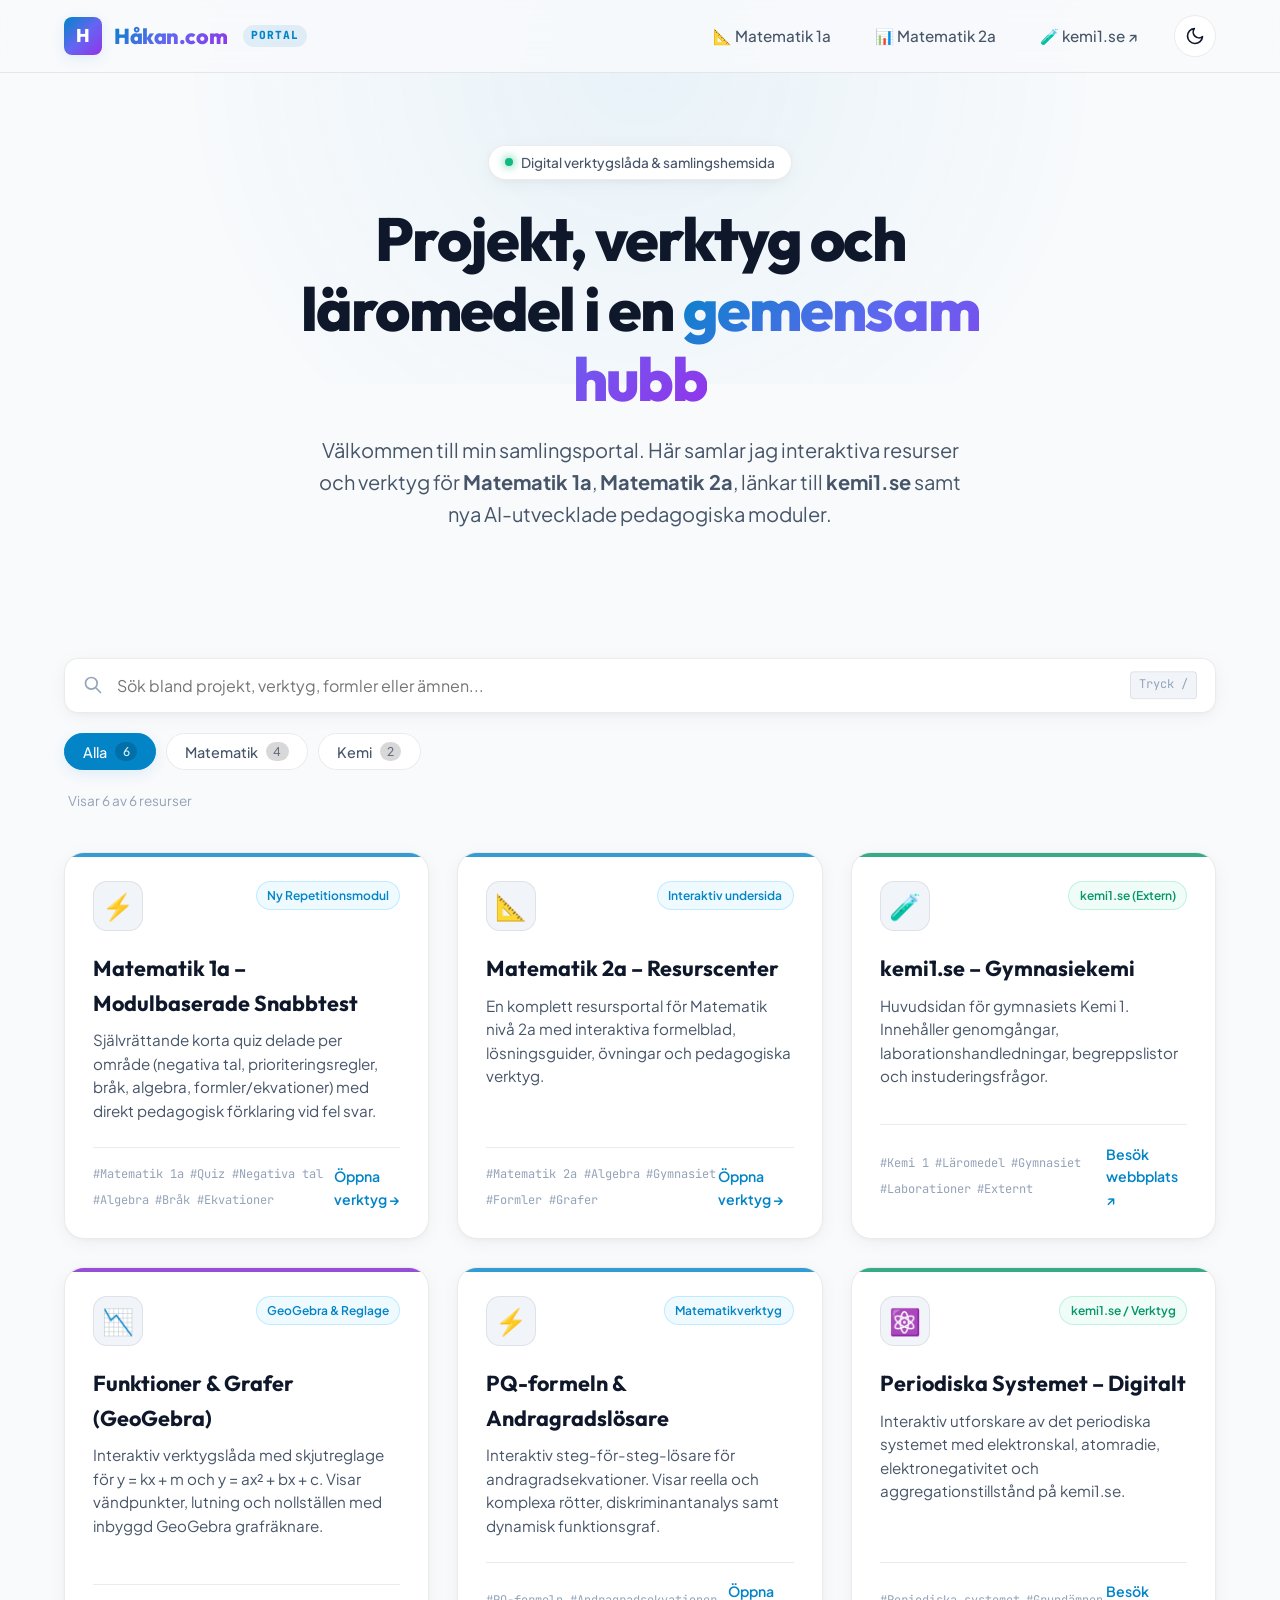
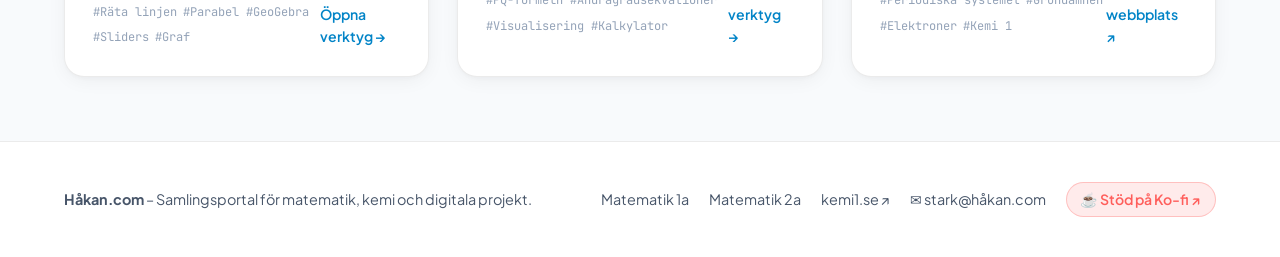
==== index.html @ fd023e47 "Standardisera header över alla sidor (bort med Hem/undersidor) samt rensa fluff från Matte 2a starts" ====
<!DOCTYPE html>
<html lang="sv" data-theme="dark">
<head>
  <meta charset="UTF-8">
  <meta name="viewport" content="width=device-width, initial-scale=1.0">
  <title>Håkan.com – Projekt, Matematik 1a, Matematik 2a & Kemi 1</title>
  <meta name="description" content="Samlingsportal för digitala läromedel, interaktiva verktyg, Matematik 1a, Matematik 2a och Kemi 1.">
  <link rel="canonical" href="https://xn--hkan-qoa.com/">

  <!-- Open Graph / Social Sharing Meta Tags -->
  <meta property="og:type" content="website">
  <meta property="og:url" content="https://xn--hkan-qoa.com/">
  <meta property="og:title" content="Håkan.com – Digital samlingsportal för Matematik & Kemi">
  <meta property="og:description" content="Samlingsportal för digitala läromedel, interaktiva verktyg, Matematik 1a, Matematik 2a och Kemi 1.">
  <meta property="og:site_name" content="Håkan.com">

  <link rel="stylesheet" href="assets/css/style.css">
  
  <!-- Förhindra theme-flicker vid första laddning -->
  <script>
    (function() {
      const savedTheme = localStorage.getItem('hakan_site_theme');
      const prefersDark = window.matchMedia('(prefers-color-scheme: dark)').matches;
      const theme = savedTheme || (prefersDark ? 'dark' : 'light');
      document.documentElement.setAttribute('data-theme', theme);
    })();
  </script>
</head>
<body>

  <!-- ========================================================================
       TOP NAVIGATION
       ======================================================================== -->
  <header class="site-header">
    <div class="container header-inner">
      <a href="index.html" class="brand-logo" id="header-brand-logo">
        <div class="brand-icon">H</div>
        <span class="brand-text">Håkan.com</span>
        <span class="brand-badge">PORTAL</span>
      </a>

      <nav class="nav-group">
        <button class="mobile-nav-toggle" id="mobile-nav-toggle" aria-label="Öppna meny" aria-expanded="false">
          <svg class="hamburger-icon" xmlns="http://www.w3.org/2000/svg" fill="none" viewBox="0 0 24 24" stroke="currentColor" width="24" height="24">
            <path stroke-linecap="round" stroke-linejoin="round" stroke-width="2" d="M4 6h16M4 12h16M4 18h16"/>
          </svg>
          <svg class="close-icon" xmlns="http://www.w3.org/2000/svg" fill="none" viewBox="0 0 24 24" stroke="currentColor" width="24" height="24" style="display:none;">
            <path stroke-linecap="round" stroke-linejoin="round" stroke-width="2" d="M6 18L18 6M6 6l12 12"/>
          </svg>
        </button>

        <ul class="nav-links">
          <li><a href="subpages/matematik-1a/index.html" class="nav-link">📐 Matematik 1a</a></li>
          <li><a href="subpages/matematik-2a/index.html" class="nav-link">📊 Matematik 2a</a></li>
          <li><a href="https://kemi1.se" target="_blank" rel="noopener noreferrer" class="nav-link">🧪 kemi1.se ↗</a></li>
          <li class="mobile-only-link"><a href="https://ko-fi.com/lararehakan" target="_blank" rel="noopener noreferrer" class="nav-link kofi-nav-item">☕ Stöd på Ko-fi ↗</a></li>
          <li class="mobile-only-link"><a href="mailto:stark@håkan.com" class="nav-link">✉ Kontakt</a></li>
        </ul>

        <!-- Ljust/Mörkt läge växlare -->
        <button class="theme-toggle-btn" id="theme-toggle-btn" aria-label="Växla tema">
          <!-- Ikon renderas av JS -->
        </button>
      </nav>
    </div>
  </header>

  <!-- ========================================================================
       HERO SECTION
       ======================================================================== -->
  <main>
    <section class="hero-section">
      <div class="container container-narrow">
        <div class="hero-pill">
          <span class="hero-pill-dot"></span>
          <span>Digital verktygslåda & samlingshemsida</span>
        </div>

        <h1 class="hero-title">
          Projekt, verktyg och läromedel i en <span class="gradient-text">gemensam hubb</span>
        </h1>

        <p class="hero-lead">
          Välkommen till min samlingsportal. Här samlar jag interaktiva resurser och verktyg för <strong>Matematik 1a</strong>, <strong>Matematik 2a</strong>, länkar till <strong>kemi1.se</strong> samt nya AI-utvecklade pedagogiska moduler.
        </p>
      </div>
    </section>

    <!-- ========================================================================
         PROJEKTÖVERSIKT, SÖK & FILTER
         ======================================================================== -->
    <section class="container" id="projects-section">
      <div class="controls-wrapper">
        <!-- Sökfält -->
        <div class="search-box-container">
          <svg class="search-icon" xmlns="http://www.w3.org/2000/svg" fill="none" viewBox="0 0 24 24" stroke="currentColor">
            <path stroke-linecap="round" stroke-linejoin="round" stroke-width="2" d="M21 21l-6-6m2-5a7 7 0 11-14 0 7 7 0 0114 0z"/>
          </svg>
          <input 
            type="text" 
            id="search-input" 
            class="search-input" 
            placeholder="Sök bland projekt, verktyg, formler eller ämnen..."
            autocomplete="off"
          >
          <span class="search-shortcut" title="Tryck / för att söka">Tryck /</span>
        </div>

        <!-- Filterknappar -->
        <div class="filter-pills" id="filter-pills">
          <!-- Renderas dynamiskt av JS -->
        </div>

        <div class="results-info">
          <span id="results-count">Laddar resurser...</span>
        </div>
      </div>

      <!-- Projektkort Grid -->
      <div class="projects-grid" id="projects-grid">
        <!-- Renderas dynamiskt från assets/js/projects-data.js -->
      </div>
    </section>


  </main>

  <!-- ========================================================================
       FOOTER
       ======================================================================== -->
  <footer class="site-footer">
    <div class="container footer-inner">
      <div>
        <strong>Håkan.com</strong> – Samlingsportal för matematik, kemi och digitala projekt.
      </div>
      <ul class="footer-links">
        <li><a href="subpages/matematik-1a/index.html">Matematik 1a</a></li>
        <li><a href="subpages/matematik-2a/index.html">Matematik 2a</a></li>
        <li><a href="https://kemi1.se" target="_blank" rel="noopener noreferrer">kemi1.se ↗</a></li>
        <li><a href="mailto:stark@håkan.com" class="footer-contact-link">✉ stark@håkan.com</a></li>
        <li><a href="https://ko-fi.com/lararehakan" target="_blank" rel="noopener noreferrer" class="kofi-btn">☕ Stöd på Ko-fi ↗</a></li>
      </ul>
    </div>
  </footer>

  <!-- Scripts -->
  <script src="assets/js/projects-data.js"></script>
  <script src="assets/js/main.js"></script>
</body>
</html>
---- assets/css/style.css ----
/* ==========================================================================
   HÅKAN.COM - DESIGN SYSTEM & STYLESHEET
   Stilrent, modernt tema med stöd för ljust & mörkt läge.
   ========================================================================== */

@import url('https://fonts.googleapis.com/css2?family=Outfit:wght@400;500;600;700;800&family=Plus+Jakarta+Sans:wght@400;500;600;700&family=JetBrains+Mono:wght@400;500&display=swap');

/* --------------------------------------------------------------------------
   CSS Custom Properties / Temavariabler
   -------------------------------------------------------------------------- */
:root {
  /* Font Families */
  --font-heading: 'Outfit', -apple-system, BlinkMacSystemFont, 'Segoe UI', Roboto, sans-serif;
  --font-body: 'Plus Jakarta Sans', -apple-system, BlinkMacSystemFont, 'Segoe UI', Roboto, sans-serif;
  --font-mono: 'JetBrains Mono', monospace;

  /* Transitions */
  --transition-fast: 0.15s ease;
  --transition-normal: 0.25s ease;
  --transition-slow: 0.4s cubic-bezier(0.16, 1, 0.3, 1);

  /* Border radius */
  --radius-sm: 8px;
  --radius-md: 14px;
  --radius-lg: 20px;
  --radius-full: 9999px;
}

/* Mörkt läge (standard / preferens) */
[data-theme="dark"] {
  --bg-body: #0a0d14;
  --bg-surface: #111622;
  --bg-surface-elevated: #182030;
  --bg-surface-glass: rgba(17, 22, 34, 0.75);
  --bg-input: #151b2a;
  
  --border-color: rgba(255, 255, 255, 0.08);
  --border-color-hover: rgba(255, 255, 255, 0.18);
  --border-glow: rgba(56, 189, 248, 0.25);

  --text-primary: #f1f5f9;
  --text-secondary: #94a3b8;
  --text-muted: #64748b;
  --text-inverse: #0f172a;

  --accent-primary: #38bdf8;        /* Sky cyan */
  --accent-primary-hover: #7dd3fc;
  --accent-gradient: linear-gradient(135deg, #38bdf8 0%, #818cf8 50%, #c084fc 100%);
  --accent-glow: rgba(56, 189, 248, 0.15);
  
  --color-math: #38bdf8;
  --color-chem: #34d399;
  --color-ai: #a855f7;
  --color-web: #f59e0b;

  --badge-bg: rgba(56, 189, 248, 0.12);
  --badge-text: #7dd3fc;

  --card-shadow: 0 10px 30px -10px rgba(0, 0, 0, 0.5);
  --card-shadow-hover: 0 20px 40px -15px rgba(56, 189, 248, 0.15);

  --header-glass: rgba(10, 13, 20, 0.82);
}

/* Ljust läge */
[data-theme="light"] {
  --bg-body: #f8fafc;
  --bg-surface: #ffffff;
  --bg-surface-elevated: #f1f5f9;
  --bg-surface-glass: rgba(255, 255, 255, 0.85);
  --bg-input: #f1f5f9;
  
  --border-color: rgba(0, 0, 0, 0.08);
  --border-color-hover: rgba(0, 0, 0, 0.16);
  --border-glow: rgba(2, 132, 199, 0.2);

  --text-primary: #0f172a;
  --text-secondary: #475569;
  --text-muted: #94a3b8;
  --text-inverse: #f8fafc;

  --accent-primary: #0284c7;
  --accent-primary-hover: #0369a1;
  --accent-gradient: linear-gradient(135deg, #0284c7 0%, #6366f1 50%, #9333ea 100%);
  --accent-glow: rgba(2, 132, 199, 0.1);

  --color-math: #0284c7;
  --color-chem: #059669;
  --color-ai: #7e22ce;
  --color-web: #d97706;

  --badge-bg: rgba(2, 132, 199, 0.1);
  --badge-text: #0284c7;

  --card-shadow: 0 4px 20px -2px rgba(15, 23, 42, 0.06), 0 2px 6px -1px rgba(15, 23, 42, 0.04);
  --card-shadow-hover: 0 16px 32px -8px rgba(15, 23, 42, 0.12);

  --header-glass: rgba(248, 250, 252, 0.85);
}

/* --------------------------------------------------------------------------
   Global Reset & Base
   -------------------------------------------------------------------------- */
*, *::before, *::after {
  box-sizing: border-box;
  margin: 0;
  padding: 0;
}

html {
  font-size: 16px;
  scroll-behavior: smooth;
  -webkit-text-size-adjust: 100%;
}

body {
  font-family: var(--font-body);
  background-color: var(--bg-body);
  color: var(--text-primary);
  line-height: 1.6;
  min-height: 100vh;
  display: flex;
  flex-direction: column;
  transition: background-color var(--transition-normal), color var(--transition-normal);
  overflow-x: hidden;
  position: relative;
}

/* Subtil bakgrundsgradient/mesh */
body::before {
  content: '';
  position: fixed;
  top: -20vw;
  left: 50%;
  transform: translateX(-50%);
  width: 90vw;
  height: 50vw;
  background: radial-gradient(circle, var(--accent-glow) 0%, transparent 70%);
  pointer-events: none;
  z-index: 0;
  opacity: 0.6;
}

a {
  color: inherit;
  text-decoration: none;
}

button, input, select, textarea {
  font-family: inherit;
  font-size: inherit;
  color: inherit;
  border: none;
  background: none;
  outline: none;
}

button {
  cursor: pointer;
}

img, svg {
  display: block;
  max-width: 100%;
}

/* --------------------------------------------------------------------------
   Layout & Container
   -------------------------------------------------------------------------- */
.container {
  width: 100%;
  max-width: 1200px;
  margin: 0 auto;
  padding: 0 1.5rem;
  position: relative;
  z-index: 1;
}

.container-narrow {
  max-width: 860px;
}

/* --------------------------------------------------------------------------
   Header & Navigation
   -------------------------------------------------------------------------- */
.site-header {
  position: sticky;
  top: 0;
  z-index: 100;
  background: var(--header-glass);
  backdrop-filter: blur(16px);
  -webkit-backdrop-filter: blur(16px);
  border-bottom: 1px solid var(--border-color);
  transition: background var(--transition-normal), border-color var(--transition-normal);
}

.header-inner {
  display: flex;
  align-items: center;
  justify-content: space-between;
  height: 72px;
}

.brand-logo {
  display: flex;
  align-items: center;
  gap: 0.75rem;
  font-family: var(--font-heading);
  font-weight: 800;
  font-size: 1.35rem;
  letter-spacing: -0.02em;
}

.brand-icon {
  width: 38px;
  height: 38px;
  border-radius: var(--radius-sm);
  background: var(--accent-gradient);
  display: flex;
  align-items: center;
  justify-content: center;
  color: #ffffff;
  font-weight: 800;
  font-size: 1.15rem;
  box-shadow: 0 4px 14px var(--accent-glow);
}

.brand-text {
  background: var(--accent-gradient);
  -webkit-background-clip: text;
  -webkit-text-fill-color: transparent;
}

.brand-badge {
  font-size: 0.7rem;
  font-family: var(--font-mono);
  text-transform: uppercase;
  letter-spacing: 0.08em;
  padding: 0.15rem 0.5rem;
  border-radius: var(--radius-full);
  background: var(--badge-bg);
  color: var(--badge-text);
  margin-left: 0.25rem;
}

.nav-group {
  display: flex;
  align-items: center;
  gap: 1.5rem;
}

.nav-links {
  display: flex;
  align-items: center;
  gap: 1.25rem;
  list-style: none;
}

.nav-link {
  font-weight: 500;
  font-size: 0.95rem;
  color: var(--text-secondary);
  transition: color var(--transition-fast), background var(--transition-fast);
  display: flex;
  align-items: center;
  gap: 0.4rem;
  padding: 0.4rem 0.75rem;
  border-radius: var(--radius-sm);
}

.nav-link:hover, .nav-link.active {
  color: var(--text-primary);
  background: var(--bg-surface-elevated);
}

.kofi-nav-item {
  color: #ff5e5b !important;
}

.kofi-nav-item:hover {
  background: rgba(255, 95, 91, 0.12) !important;
}

/* Mobilmeny toggle-knapp */
.mobile-nav-toggle {
  display: none;
  width: 42px;
  height: 42px;
  border-radius: var(--radius-sm);
  background: var(--bg-surface);
  border: 1px solid var(--border-color);
  color: var(--text-primary);
  align-items: center;
  justify-content: center;
  transition: background var(--transition-fast), border-color var(--transition-fast);
}

.mobile-nav-toggle:hover {
  background: var(--bg-surface-elevated);
  border-color: var(--accent-primary);
}

/* Tema-växlare knapp */
.theme-toggle-btn {
  width: 42px;
  height: 42px;
  border-radius: var(--radius-full);
  background: var(--bg-surface);
  border: 1px solid var(--border-color);
  color: var(--text-primary);
  display: flex;
  align-items: center;
  justify-content: center;
  transition: transform var(--transition-fast), border-color var(--transition-fast), background var(--transition-fast), box-shadow var(--transition-fast);
}

.theme-toggle-btn:hover {
  border-color: var(--accent-primary);
  transform: scale(1.05);
  box-shadow: 0 0 12px var(--border-glow);
}

.theme-toggle-btn svg {
  width: 20px;
  height: 20px;
  transition: transform var(--transition-normal);
}

/* --------------------------------------------------------------------------
   Hero Section
   -------------------------------------------------------------------------- */
.hero-section {
  padding: 4.5rem 0 3rem;
  text-align: center;
  position: relative;
}

.hero-pill {
  display: inline-flex;
  align-items: center;
  gap: 0.5rem;
  padding: 0.35rem 1rem;
  border-radius: var(--radius-full);
  background: var(--bg-surface);
  border: 1px solid var(--border-color);
  font-size: 0.85rem;
  font-weight: 500;
  color: var(--text-secondary);
  margin-bottom: 1.5rem;
  box-shadow: var(--card-shadow);
}

.hero-pill-dot {
  width: 8px;
  height: 8px;
  border-radius: 50%;
  background: #10b981;
  box-shadow: 0 0 10px #10b981;
  animation: pulse-dot 2s infinite;
}

@keyframes pulse-dot {
  0%, 100% { opacity: 1; transform: scale(1); }
  50% { opacity: 0.4; transform: scale(0.85); }
}

.hero-title {
  font-family: var(--font-heading);
  font-size: clamp(2.4rem, 5vw, 3.8rem);
  font-weight: 800;
  line-height: 1.15;
  letter-spacing: -0.03em;
  margin-bottom: 1.25rem;
}

.gradient-text {
  background: var(--accent-gradient);
  -webkit-background-clip: text;
  -webkit-text-fill-color: transparent;
}

.hero-lead {
  font-size: clamp(1.05rem, 2vw, 1.25rem);
  color: var(--text-secondary);
  max-width: 650px;
  margin: 0 auto 2.5rem;
  line-height: 1.6;
}

.hero-stats {
  display: flex;
  justify-content: center;
  gap: 2.5rem;
  flex-wrap: wrap;
  margin-top: 2rem;
  padding: 1.25rem 2rem;
  background: var(--bg-surface-glass);
  border: 1px solid var(--border-color);
  border-radius: var(--radius-lg);
  display: inline-flex;
}

.stat-item {
  display: flex;
  flex-direction: column;
  align-items: center;
}

.stat-number {
  font-family: var(--font-heading);
  font-size: 1.75rem;
  font-weight: 700;
  color: var(--text-primary);
}

.stat-label {
  font-size: 0.8rem;
  color: var(--text-muted);
  text-transform: uppercase;
  letter-spacing: 0.05em;
}

/* --------------------------------------------------------------------------
   Filter & Sök-sektion
   -------------------------------------------------------------------------- */
.controls-wrapper {
  margin: 2.5rem 0;
  display: flex;
  flex-direction: column;
  gap: 1.25rem;
}

.search-box-container {
  position: relative;
  width: 100%;
}

.search-input {
  width: 100%;
  padding: 1rem 1.25rem 1rem 3.25rem;
  border-radius: var(--radius-md);
  background: var(--bg-surface);
  border: 1px solid var(--border-color);
  color: var(--text-primary);
  font-size: 1rem;
  box-shadow: var(--card-shadow);
  transition: border-color var(--transition-fast), box-shadow var(--transition-fast);
}

.search-input:focus {
  border-color: var(--accent-primary);
  box-shadow: 0 0 0 3px var(--border-glow);
}

.search-icon {
  position: absolute;
  left: 1.2rem;
  top: 50%;
  transform: translateY(-50%);
  color: var(--text-muted);
  width: 20px;
  height: 20px;
  pointer-events: none;
}

.search-shortcut {
  position: absolute;
  right: 1.2rem;
  top: 50%;
  transform: translateY(-50%);
  font-family: var(--font-mono);
  font-size: 0.75rem;
  background: var(--bg-surface-elevated);
  border: 1px solid var(--border-color);
  padding: 0.2rem 0.5rem;
  border-radius: 4px;
  color: var(--text-muted);
  pointer-events: none;
}

.filter-pills {
  display: flex;
  gap: 0.6rem;
  flex-wrap: wrap;
  align-items: center;
}

.filter-btn {
  padding: 0.55rem 1.15rem;
  border-radius: var(--radius-full);
  background: var(--bg-surface);
  border: 1px solid var(--border-color);
  color: var(--text-secondary);
  font-weight: 500;
  font-size: 0.9rem;
  transition: all var(--transition-fast);
  display: inline-flex;
  align-items: center;
  gap: 0.5rem;
}

.filter-btn:hover {
  background: var(--bg-surface-elevated);
  color: var(--text-primary);
  border-color: var(--border-color-hover);
}

.filter-btn.active {
  background: var(--accent-primary);
  color: #ffffff;
  border-color: var(--accent-primary);
  box-shadow: 0 4px 14px var(--accent-glow);
}

.filter-count {
  font-size: 0.75rem;
  opacity: 0.85;
  padding: 0.1rem 0.45rem;
  background: rgba(0, 0, 0, 0.18);
  border-radius: 999px;
}

.results-info {
  font-size: 0.85rem;
  color: var(--text-muted);
  display: flex;
  justify-content: space-between;
  align-items: center;
  padding: 0 0.25rem;
}

/* --------------------------------------------------------------------------
   Projekt Grid & Kort
   -------------------------------------------------------------------------- */
.projects-grid {
  display: grid;
  grid-template-columns: repeat(auto-fill, minmax(340px, 1fr));
  gap: 1.75rem;
  margin-bottom: 4rem;
}

.project-card {
  background: var(--bg-surface);
  border: 1px solid var(--border-color);
  border-radius: var(--radius-lg);
  padding: 1.75rem;
  display: flex;
  flex-direction: column;
  position: relative;
  overflow: hidden;
  box-shadow: var(--card-shadow);
  transition: transform var(--transition-normal), border-color var(--transition-normal), box-shadow var(--transition-normal);
  text-decoration: none;
}

.project-card::before {
  content: '';
  position: absolute;
  top: 0;
  left: 0;
  right: 0;
  height: 4px;
  background: var(--card-accent, var(--accent-gradient));
  opacity: 0.8;
  transition: opacity var(--transition-fast);
}

.project-card:hover {
  transform: translateY(-5px);
  border-color: var(--border-color-hover);
  box-shadow: var(--card-shadow-hover);
}

.project-card:hover::before {
  opacity: 1;
}

.card-header {
  display: flex;
  align-items: flex-start;
  justify-content: space-between;
  margin-bottom: 1.25rem;
}

.card-icon-box {
  width: 50px;
  height: 50px;
  border-radius: var(--radius-md);
  background: var(--bg-surface-elevated);
  border: 1px solid var(--border-color);
  display: flex;
  align-items: center;
  justify-content: center;
  font-size: 1.6rem;
}

.card-badge {
  font-size: 0.75rem;
  font-weight: 600;
  padding: 0.25rem 0.65rem;
  border-radius: var(--radius-full);
  background: var(--bg-surface-elevated);
  border: 1px solid var(--border-color);
  color: var(--text-secondary);
  display: inline-flex;
  align-items: center;
  gap: 0.35rem;
}

.card-badge.external {
  color: var(--color-chem);
  border-color: rgba(52, 211, 153, 0.25);
  background: rgba(52, 211, 153, 0.08);
}

.card-badge.internal {
  color: var(--color-math);
  border-color: rgba(56, 189, 248, 0.25);
  background: rgba(56, 189, 248, 0.08);
}

.card-title {
  font-family: var(--font-heading);
  font-size: 1.35rem;
  font-weight: 700;
  margin-bottom: 0.5rem;
  color: var(--text-primary);
  display: flex;
  align-items: center;
  gap: 0.5rem;
}

.card-desc {
  font-size: 0.95rem;
  color: var(--text-secondary);
  line-height: 1.55;
  margin-bottom: 1.5rem;
  flex-grow: 1;
}

.card-footer {
  display: flex;
  align-items: center;
  justify-content: space-between;
  padding-top: 1.1rem;
  border-top: 1px solid var(--border-color);
  margin-top: auto;
}

.card-tags {
  display: flex;
  gap: 0.4rem;
  flex-wrap: wrap;
}

.tag-item {
  font-size: 0.75rem;
  font-family: var(--font-mono);
  color: var(--text-muted);
}

.card-action-btn {
  display: inline-flex;
  align-items: center;
  gap: 0.4rem;
  font-size: 0.88rem;
  font-weight: 600;
  color: var(--accent-primary);
  transition: transform var(--transition-fast);
}

.project-card:hover .card-action-btn {
  transform: translateX(4px);
}

/* Empty state */
.empty-state {
  grid-column: 1 / -1;
  text-align: center;
  padding: 4rem 2rem;
  background: var(--bg-surface);
  border-radius: var(--radius-lg);
  border: 1px dashed var(--border-color);
}

.empty-state-icon {
  font-size: 3rem;
  margin-bottom: 1rem;
}

/* --------------------------------------------------------------------------
   Snabbguide för hur man lägger till projekt
   -------------------------------------------------------------------------- */
.guide-section {
  background: var(--bg-surface);
  border: 1px solid var(--border-color);
  border-radius: var(--radius-lg);
  padding: 2.5rem;
  margin-bottom: 4rem;
}

.guide-header {
  margin-bottom: 1.75rem;
}

.guide-title {
  font-family: var(--font-heading);
  font-size: 1.5rem;
  font-weight: 700;
  margin-bottom: 0.5rem;
}

.guide-grid {
  display: grid;
  grid-template-columns: repeat(auto-fit, minmax(280px, 1fr));
  gap: 1.5rem;
}

.guide-step {
  background: var(--bg-surface-elevated);
  border: 1px solid var(--border-color);
  padding: 1.5rem;
  border-radius: var(--radius-md);
}

.guide-step-num {
  width: 30px;
  height: 30px;
  border-radius: 50%;
  background: var(--accent-primary);
  color: #fff;
  font-weight: 700;
  font-size: 0.9rem;
  display: flex;
  align-items: center;
  justify-content: center;
  margin-bottom: 0.85rem;
}

.guide-step h4 {
  font-size: 1.05rem;
  font-weight: 600;
  margin-bottom: 0.5rem;
}

.guide-step p {
  font-size: 0.88rem;
  color: var(--text-secondary);
  line-height: 1.5;
}

.guide-step code {
  font-family: var(--font-mono);
  background: var(--bg-body);
  padding: 0.15rem 0.4rem;
  border-radius: 4px;
  font-size: 0.8rem;
  border: 1px solid var(--border-color);
  color: var(--accent-primary);
}

/* --------------------------------------------------------------------------
   Subpage Gemensam Layout (Brödsmulor, Back links, Content Panels)
   -------------------------------------------------------------------------- */
.subpage-header {
  padding: 2.5rem 0 1.5rem;
  border-bottom: 1px solid var(--border-color);
  margin-bottom: 2.5rem;
}

.breadcrumbs {
  display: flex;
  align-items: center;
  gap: 0.5rem;
  font-size: 0.88rem;
  color: var(--text-muted);
  margin-bottom: 1.25rem;
}

.breadcrumbs a {
  color: var(--text-secondary);
  transition: color var(--transition-fast);
}

.breadcrumbs a:hover {
  color: var(--accent-primary);
}

.breadcrumbs span.divider {
  color: var(--border-color-hover);
}

.subpage-title {
  font-family: var(--font-heading);
  font-size: clamp(2rem, 4vw, 2.75rem);
  font-weight: 800;
  line-height: 1.2;
  margin-bottom: 0.75rem;
}

.subpage-desc {
  font-size: 1.1rem;
  color: var(--text-secondary);
  max-width: 750px;
}

.content-panel {
  background: var(--bg-surface);
  border: 1px solid var(--border-color);
  border-radius: var(--radius-lg);
  padding: 2rem;
  margin-bottom: 2rem;
  box-shadow: var(--card-shadow);
}

.panel-title {
  font-family: var(--font-heading);
  font-size: 1.35rem;
  font-weight: 700;
  margin-bottom: 1.25rem;
  display: flex;
  align-items: center;
  gap: 0.6rem;
}

/* --------------------------------------------------------------------------
   Footer
   -------------------------------------------------------------------------- */
.site-footer {
  margin-top: auto;
  border-top: 1px solid var(--border-color);
  background: var(--bg-surface);
  padding: 2.5rem 0;
  font-size: 0.9rem;
  color: var(--text-secondary);
}

.footer-inner {
  display: flex;
  align-items: center;
  justify-content: space-between;
  flex-wrap: wrap;
  gap: 1.5rem;
}

.footer-links {
  display: flex;
  align-items: center;
  gap: 1.25rem;
  list-style: none;
  flex-wrap: wrap;
}

.footer-links a:hover {
  color: var(--accent-primary);
}

.footer-contact-link {
  color: var(--text-secondary);
}

.kofi-btn {
  display: inline-flex;
  align-items: center;
  gap: 0.4rem;
  padding: 0.35rem 0.85rem;
  border-radius: var(--radius-full);
  background: rgba(255, 95, 91, 0.12);
  color: #ff5e5b !important;
  border: 1px solid rgba(255, 95, 91, 0.3);
  font-weight: 600;
  font-size: 0.88rem;
  transition: all var(--transition-fast);
}

.kofi-btn:hover {
  background: #ff5e5b;
  color: #ffffff !important;
  border-color: #ff5e5b;
  transform: translateY(-2px);
  box-shadow: 0 4px 12px rgba(255, 95, 91, 0.3);
}

.mobile-only-link {
  display: none;
}

/* --------------------------------------------------------------------------
   Responsivitet & Mobilmeny Dropdown
   -------------------------------------------------------------------------- */
@media (max-width: 768px) {
  .mobile-only-link {
    display: block;
  }

  .header-inner {
    height: 64px;
    position: relative;
  }

  .mobile-nav-toggle {
    display: flex;
  }

  .nav-links {
    display: none;
    position: absolute;
    top: calc(100% + 8px);
    right: 0;
    left: 0;
    background: var(--bg-surface);
    border: 1px solid var(--border-color);
    border-radius: var(--radius-md);
    padding: 0.75rem;
    box-shadow: var(--card-shadow);
    flex-direction: column;
    align-items: stretch;
    gap: 0.35rem;
    z-index: 200;
  }

  .nav-links.open {
    display: flex !important;
    animation: navFadeIn 0.2s ease-out;
  }

  .nav-link {
    padding: 0.75rem 1rem;
    width: 100%;
    justify-content: flex-start;
    border-radius: var(--radius-sm);
    color: var(--text-primary);
    font-size: 0.95rem;
    font-weight: 500;
  }

  .projects-grid {
    grid-template-columns: 1fr;
  }

  .hero-section {
    padding: 3rem 0 2rem;
  }

  .hero-stats {
    width: 100%;
    justify-content: space-around;
  }

  .footer-inner {
    flex-direction: column;
    text-align: center;
  }

  .footer-links {
    justify-content: center;
  }
}

@keyframes navFadeIn {
  from {
    opacity: 0;
    transform: translateY(-8px);
  }
  to {
    opacity: 1;
    transform: translateY(0);
  }
}
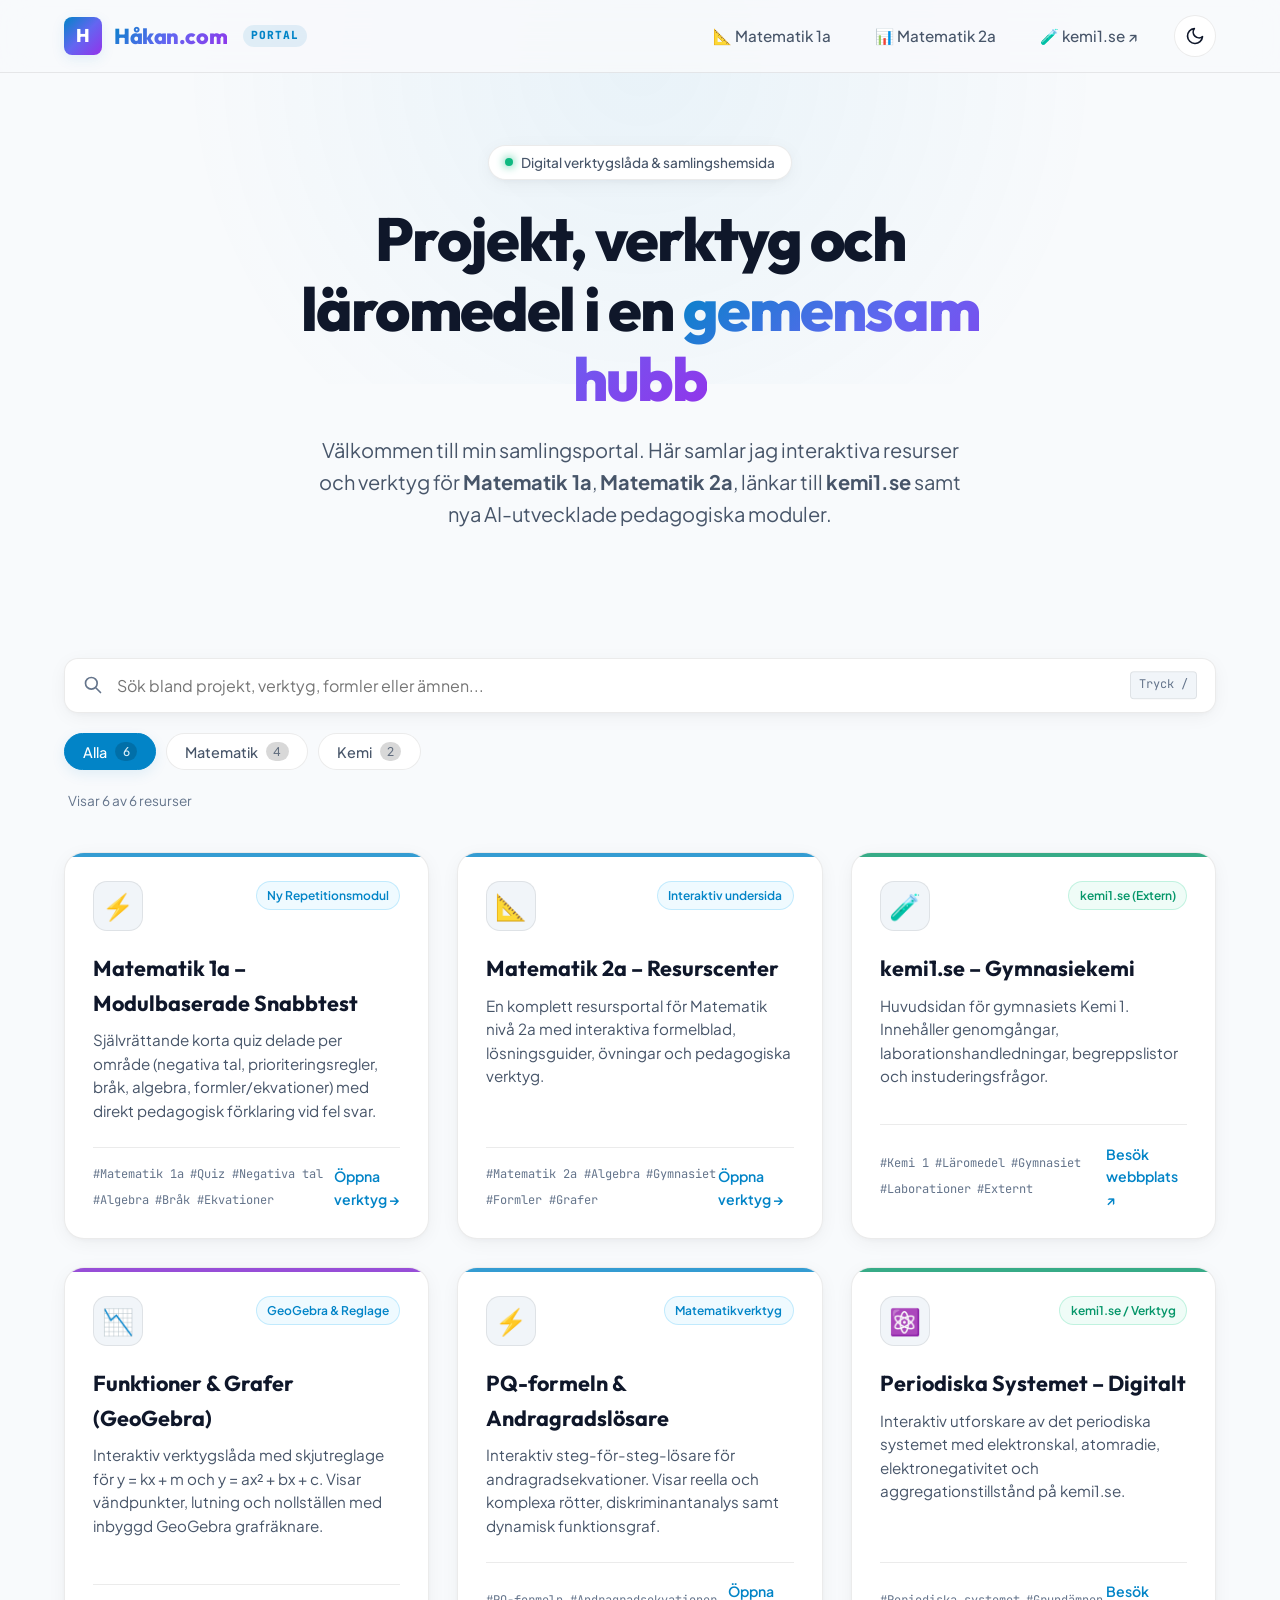
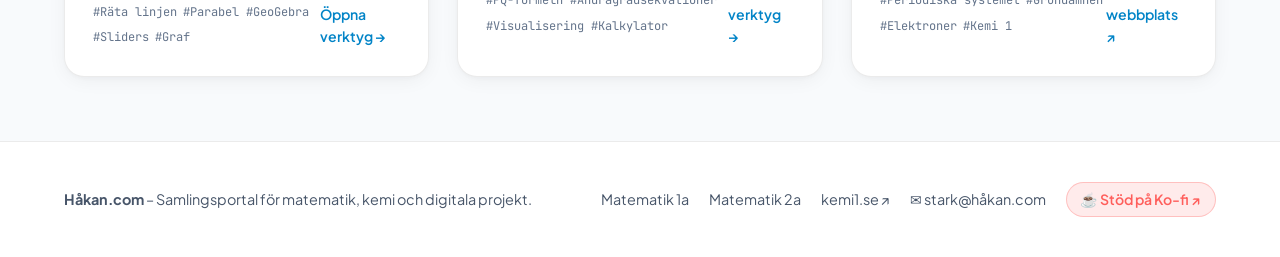
==== commit 334e103c: "Förbättringar: Buggfixar, KaTeX-stöd, framstegssparande och tillgänglighet ## 📋 Sammanfattning Denna" ====
--- a/index.html
+++ b/index.html
@@ -6,6 +6,7 @@
   <title>Håkan.com – Projekt, Matematik 1a, Matematik 2a & Kemi 1</title>
   <meta name="description" content="Samlingsportal för digitala läromedel, interaktiva verktyg, Matematik 1a, Matematik 2a och Kemi 1.">
   <link rel="canonical" href="https://xn--hkan-qoa.com/">
+  <link rel="icon" href="data:image/svg+xml,<svg xmlns=%22http://www.w3.org/2000/svg%22 viewBox=%220 0 100 100%22><rect width=%22100%22 height=%22100%22 rx=%2224%22 fill=%22%2338bdf8%22/><text x=%2250%22 y=%2268%22 font-family=%22system-ui, sans-serif%22 font-size=%2260%22 font-weight=%22900%22 fill=%22%230a0d14%22 text-anchor=%22middle%22>H</text></svg>">
 
   <!-- Open Graph / Social Sharing Meta Tags -->
   <meta property="og:type" content="website">
@@ -101,6 +102,7 @@
             id="search-input" 
             class="search-input" 
             placeholder="Sök bland projekt, verktyg, formler eller ämnen..."
+            aria-label="Sök bland projekt, verktyg, formler eller ämnen"
             autocomplete="off"
           >
           <span class="search-shortcut" title="Tryck / för att söka">Tryck /</span>
--- a/assets/css/style.css
+++ b/assets/css/style.css
@@ -76,7 +76,7 @@
 
   --text-primary: #0f172a;
   --text-secondary: #475569;
-  --text-muted: #94a3b8;
+  --text-muted: #64748b;
   --text-inverse: #f8fafc;
 
   --accent-primary: #0284c7;
@@ -967,3 +967,74 @@
     transform: translateY(0);
   }
 }
+
+/* ==========================================================================
+   QUIZ INTERACTION & PROGRESS BADGES
+   ========================================================================== */
+.opt-key-badge {
+  display: inline-flex;
+  align-items: center;
+  justify-content: center;
+  width: 24px;
+  height: 24px;
+  border-radius: var(--radius-sm);
+  background: var(--bg-body);
+  border: 1px solid var(--border-color);
+  font-family: var(--font-mono);
+  font-size: 0.8rem;
+  font-weight: 700;
+  color: var(--text-muted);
+  flex-shrink: 0;
+  margin-right: 0.75rem;
+  transition: all var(--transition-fast);
+}
+
+.option-btn:hover:not(:disabled) .opt-key-badge {
+  color: var(--accent-primary);
+  border-color: var(--accent-primary);
+  background: var(--bg-surface-elevated);
+}
+
+.progress-badge-pill {
+  display: inline-flex;
+  align-items: center;
+  gap: 0.35rem;
+  font-size: 0.75rem;
+  font-weight: 700;
+  padding: 0.2rem 0.6rem;
+  border-radius: var(--radius-full);
+  background: rgba(16, 185, 129, 0.15);
+  color: #10b981;
+  border: 1px solid rgba(16, 185, 129, 0.3);
+}
+
+.reset-progress-btn {
+  background: none;
+  border: 1px solid var(--border-color);
+  color: var(--text-muted);
+  font-size: 0.82rem;
+  padding: 0.4rem 0.8rem;
+  border-radius: var(--radius-sm);
+  cursor: pointer;
+  transition: all var(--transition-fast);
+  display: inline-flex;
+  align-items: center;
+  gap: 0.35rem;
+}
+
+.reset-progress-btn:hover {
+  color: #ef4444;
+  border-color: rgba(239, 68, 68, 0.4);
+}
+
+/* KaTeX math adjustments */
+.katex-display {
+  overflow-x: auto;
+  overflow-y: hidden;
+  padding: 0.5rem 0;
+}
+.katex {
+  font-size: 1.08em;
+  color: inherit;
+}
+
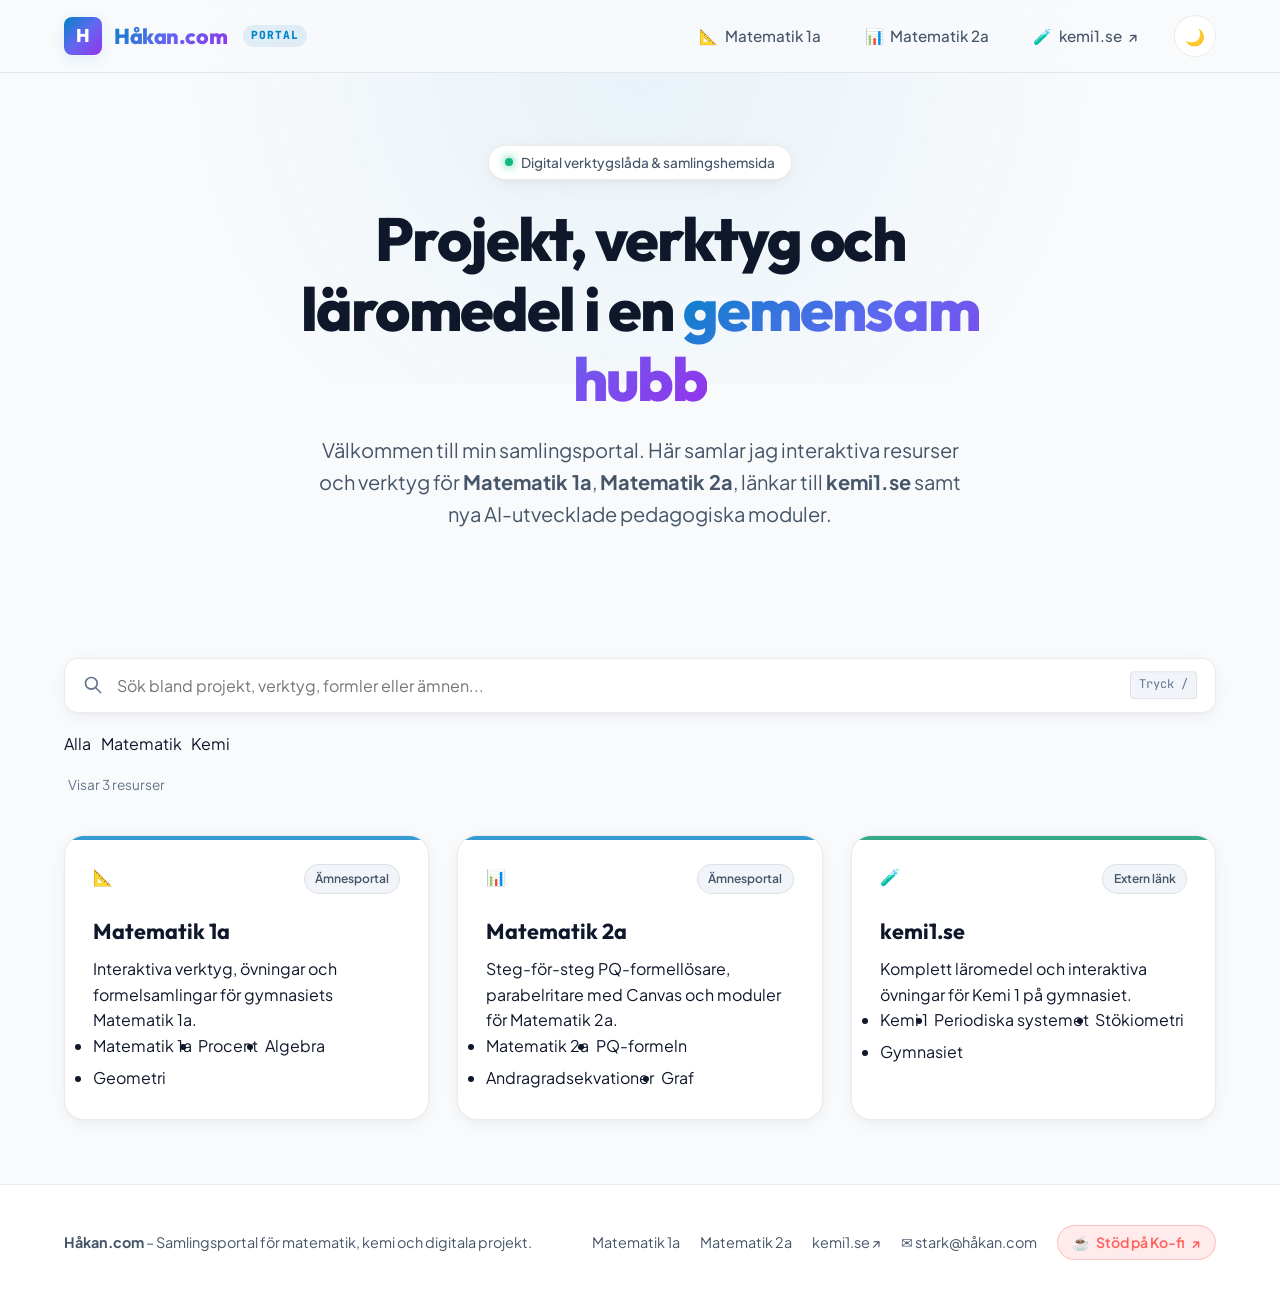
==== commit 6aaf8e8c: "Improve portal accessibility and modularize scripts Refactor project rendering and filtering into ES" ====
--- a/index.html
+++ b/index.html
@@ -3,7 +3,7 @@
 <head>
   <meta charset="UTF-8">
   <meta name="viewport" content="width=device-width, initial-scale=1.0">
-  <title>Håkan.com – Projekt, Matematik 1a, Matematik 2a & Kemi 1</title>
+  <title>Håkan.com – Projekt, Matematik 1a, Matematik 2a &amp; Kemi 1</title>
   <meta name="description" content="Samlingsportal för digitala läromedel, interaktiva verktyg, Matematik 1a, Matematik 2a och Kemi 1.">
   <link rel="canonical" href="https://xn--hkan-qoa.com/">
   <link rel="icon" href="data:image/svg+xml,<svg xmlns=%22http://www.w3.org/2000/svg%22 viewBox=%220 0 100 100%22><rect width=%22100%22 height=%22100%22 rx=%2224%22 fill=%22%2338bdf8%22/><text x=%2250%22 y=%2268%22 font-family=%22system-ui, sans-serif%22 font-size=%2260%22 font-weight=%22900%22 fill=%22%230a0d14%22 text-anchor=%22middle%22>H</text></svg>">
@@ -11,55 +11,101 @@
   <!-- Open Graph / Social Sharing Meta Tags -->
   <meta property="og:type" content="website">
   <meta property="og:url" content="https://xn--hkan-qoa.com/">
-  <meta property="og:title" content="Håkan.com – Digital samlingsportal för Matematik & Kemi">
+  <meta property="og:title" content="Håkan.com – Digital samlingsportal för Matematik &amp; Kemi">
   <meta property="og:description" content="Samlingsportal för digitala läromedel, interaktiva verktyg, Matematik 1a, Matematik 2a och Kemi 1.">
   <meta property="og:site_name" content="Håkan.com">
 
   <link rel="stylesheet" href="assets/css/style.css">
   
-  <!-- Förhindra theme-flicker vid första laddning -->
+  <!-- Felsäker temainläsning (förhindrar FOUC och kraschar inte i strikt inkognitoläge) -->
   <script>
     (function() {
-      const savedTheme = localStorage.getItem('hakan_site_theme');
-      const prefersDark = window.matchMedia('(prefers-color-scheme: dark)').matches;
+      let savedTheme = null;
+      try {
+        savedTheme = localStorage.getItem('hakan_site_theme');
+      } catch (err) {
+        // localStorage kan vara blockerat av webbläsarinställningar
+      }
+      const prefersDark = window.matchMedia && window.matchMedia('(prefers-color-scheme: dark)').matches;
       const theme = savedTheme || (prefersDark ? 'dark' : 'light');
       document.documentElement.setAttribute('data-theme', theme);
     })();
   </script>
+
+  <!-- Ladda ES-moduler icke-blockerande i head -->
+  <script type="module" src="assets/js/main.js"></script>
 </head>
 <body>
+
+  <!-- Tillgänglighet: Hoppa direkt till innehåll -->
+  <a href="#main-content" class="skip-link">Hoppa till huvudinnehåll</a>
 
   <!-- ========================================================================
        TOP NAVIGATION
        ======================================================================== -->
   <header class="site-header">
     <div class="container header-inner">
-      <a href="index.html" class="brand-logo" id="header-brand-logo">
-        <div class="brand-icon">H</div>
+      <a href="/" class="brand-logo" id="header-brand-logo" aria-label="Håkan.com startsida">
+        <div class="brand-icon" aria-hidden="true">H</div>
         <span class="brand-text">Håkan.com</span>
         <span class="brand-badge">PORTAL</span>
       </a>
 
-      <nav class="nav-group">
-        <button class="mobile-nav-toggle" id="mobile-nav-toggle" aria-label="Öppna meny" aria-expanded="false">
-          <svg class="hamburger-icon" xmlns="http://www.w3.org/2000/svg" fill="none" viewBox="0 0 24 24" stroke="currentColor" width="24" height="24">
+      <nav class="nav-group" aria-label="Huvudnavigation">
+        <button 
+          type="button"
+          class="mobile-nav-toggle" 
+          id="mobile-nav-toggle" 
+          aria-label="Öppna meny" 
+          aria-expanded="false"
+          aria-controls="primary-navigation"
+        >
+          <svg class="hamburger-icon" aria-hidden="true" focusable="false" xmlns="http://www.w3.org/2000/svg" fill="none" viewBox="0 0 24 24" stroke="currentColor" width="24" height="24">
             <path stroke-linecap="round" stroke-linejoin="round" stroke-width="2" d="M4 6h16M4 12h16M4 18h16"/>
           </svg>
-          <svg class="close-icon" xmlns="http://www.w3.org/2000/svg" fill="none" viewBox="0 0 24 24" stroke="currentColor" width="24" height="24" style="display:none;">
+          <svg class="close-icon" aria-hidden="true" focusable="false" xmlns="http://www.w3.org/2000/svg" fill="none" viewBox="0 0 24 24" stroke="currentColor" width="24" height="24" hidden>
             <path stroke-linecap="round" stroke-linejoin="round" stroke-width="2" d="M6 18L18 6M6 6l12 12"/>
           </svg>
         </button>
 
-        <ul class="nav-links">
-          <li><a href="subpages/matematik-1a/index.html" class="nav-link">📐 Matematik 1a</a></li>
-          <li><a href="subpages/matematik-2a/index.html" class="nav-link">📊 Matematik 2a</a></li>
-          <li><a href="https://kemi1.se" target="_blank" rel="noopener noreferrer" class="nav-link">🧪 kemi1.se ↗</a></li>
-          <li class="mobile-only-link"><a href="https://ko-fi.com/lararehakan" target="_blank" rel="noopener noreferrer" class="nav-link kofi-nav-item">☕ Stöd på Ko-fi ↗</a></li>
-          <li class="mobile-only-link"><a href="mailto:stark@håkan.com" class="nav-link">✉ Kontakt</a></li>
+        <ul class="nav-links" id="primary-navigation">
+          <li>
+            <a href="subpages/matematik-1a/index.html" class="nav-link">
+              <span aria-hidden="true">📐</span> Matematik 1a
+            </a>
+          </li>
+          <li>
+            <a href="subpages/matematik-2a/index.html" class="nav-link">
+              <span aria-hidden="true">📊</span> Matematik 2a
+            </a>
+          </li>
+          <li>
+            <a href="https://kemi1.se" target="_blank" rel="noopener noreferrer" class="nav-link">
+              <span aria-hidden="true">🧪</span> kemi1.se <span aria-hidden="true">↗</span>
+              <span class="sr-only">(öppnas i ny flik)</span>
+            </a>
+          </li>
+          <li class="mobile-only-link">
+            <a href="https://ko-fi.com/lararehakan" target="_blank" rel="noopener noreferrer" class="nav-link kofi-nav-item">
+              <span aria-hidden="true">☕</span> Stöd på Ko-fi <span aria-hidden="true">↗</span>
+              <span class="sr-only">(öppnas i ny flik)</span>
+            </a>
+          </li>
+          <li class="mobile-only-link">
+            <a href="mailto:stark@xn--hkan-qoa.com" class="nav-link">
+              <span aria-hidden="true">✉</span> Kontakt
+            </a>
+          </li>
         </ul>
 
         <!-- Ljust/Mörkt läge växlare -->
-        <button class="theme-toggle-btn" id="theme-toggle-btn" aria-label="Växla tema">
+        <button 
+          type="button" 
+          class="theme-toggle-btn" 
+          id="theme-toggle-btn" 
+          aria-label="Växla mellan ljust och mörkt tema"
+          aria-pressed="false"
+        >
           <!-- Ikon renderas av JS -->
         </button>
       </nav>
@@ -69,15 +115,15 @@
   <!-- ========================================================================
        HERO SECTION
        ======================================================================== -->
-  <main>
-    <section class="hero-section">
+  <main id="main-content" tabindex="-1">
+    <section class="hero-section" aria-labelledby="hero-heading">
       <div class="container container-narrow">
         <div class="hero-pill">
-          <span class="hero-pill-dot"></span>
-          <span>Digital verktygslåda & samlingshemsida</span>
-        </div>
-
-        <h1 class="hero-title">
+          <span class="hero-pill-dot" aria-hidden="true"></span>
+          <span>Digital verktygslåda &amp; samlingshemsida</span>
+        </div>
+
+        <h1 class="hero-title" id="hero-heading">
           Projekt, verktyg och läromedel i en <span class="gradient-text">gemensam hubb</span>
         </h1>
 
@@ -90,41 +136,42 @@
     <!-- ========================================================================
          PROJEKTÖVERSIKT, SÖK & FILTER
          ======================================================================== -->
-    <section class="container" id="projects-section">
+    <section class="container" id="projects-section" aria-label="Projekt och läromedel">
       <div class="controls-wrapper">
         <!-- Sökfält -->
-        <div class="search-box-container">
-          <svg class="search-icon" xmlns="http://www.w3.org/2000/svg" fill="none" viewBox="0 0 24 24" stroke="currentColor">
+        <div class="search-box-container" role="search">
+          <label for="search-input" class="sr-only">Sök bland projekt, verktyg, formler eller ämnen</label>
+          <svg class="search-icon" aria-hidden="true" focusable="false" xmlns="http://www.w3.org/2000/svg" fill="none" viewBox="0 0 24 24" stroke="currentColor">
             <path stroke-linecap="round" stroke-linejoin="round" stroke-width="2" d="M21 21l-6-6m2-5a7 7 0 11-14 0 7 7 0 0114 0z"/>
           </svg>
           <input 
-            type="text" 
+            type="search" 
             id="search-input" 
             class="search-input" 
             placeholder="Sök bland projekt, verktyg, formler eller ämnen..."
-            aria-label="Sök bland projekt, verktyg, formler eller ämnen"
             autocomplete="off"
+            spellcheck="false"
+            aria-controls="projects-grid"
           >
-          <span class="search-shortcut" title="Tryck / för att söka">Tryck /</span>
+          <kbd class="search-shortcut" aria-hidden="true" title="Tryck / för att söka">Tryck /</kbd>
         </div>
 
         <!-- Filterknappar -->
-        <div class="filter-pills" id="filter-pills">
+        <div class="filter-pills" id="filter-pills" role="toolbar" aria-label="Filtrera projekt efter kategori">
           <!-- Renderas dynamiskt av JS -->
         </div>
 
+        <!-- Live-region för skärmläsare -->
         <div class="results-info">
-          <span id="results-count">Laddar resurser...</span>
+          <span id="results-count" role="status" aria-live="polite" aria-atomic="true">Laddar resurser...</span>
         </div>
       </div>
 
       <!-- Projektkort Grid -->
       <div class="projects-grid" id="projects-grid">
-        <!-- Renderas dynamiskt från assets/js/projects-data.js -->
+        <!-- Renderas dynamiskt av assets/js/main.js -->
       </div>
     </section>
-
-
   </main>
 
   <!-- ========================================================================
@@ -135,18 +182,31 @@
       <div>
         <strong>Håkan.com</strong> – Samlingsportal för matematik, kemi och digitala projekt.
       </div>
-      <ul class="footer-links">
-        <li><a href="subpages/matematik-1a/index.html">Matematik 1a</a></li>
-        <li><a href="subpages/matematik-2a/index.html">Matematik 2a</a></li>
-        <li><a href="https://kemi1.se" target="_blank" rel="noopener noreferrer">kemi1.se ↗</a></li>
-        <li><a href="mailto:stark@håkan.com" class="footer-contact-link">✉ stark@håkan.com</a></li>
-        <li><a href="https://ko-fi.com/lararehakan" target="_blank" rel="noopener noreferrer" class="kofi-btn">☕ Stöd på Ko-fi ↗</a></li>
-      </ul>
+      <nav aria-label="Sidfotslänkar">
+        <ul class="footer-links">
+          <li><a href="subpages/matematik-1a/index.html">Matematik 1a</a></li>
+          <li><a href="subpages/matematik-2a/index.html">Matematik 2a</a></li>
+          <li>
+            <a href="https://kemi1.se" target="_blank" rel="noopener noreferrer">
+              kemi1.se <span aria-hidden="true">↗</span>
+              <span class="sr-only">(öppnas i ny flik)</span>
+            </a>
+          </li>
+          <li>
+            <a href="mailto:stark@xn--hkan-qoa.com" class="footer-contact-link">
+              <span aria-hidden="true">✉</span> stark@håkan.com
+            </a>
+          </li>
+          <li>
+            <a href="https://ko-fi.com/lararehakan" target="_blank" rel="noopener noreferrer" class="kofi-btn">
+              <span aria-hidden="true">☕</span> Stöd på Ko-fi <span aria-hidden="true">↗</span>
+              <span class="sr-only">(öppnas i ny flik)</span>
+            </a>
+          </li>
+        </ul>
+      </nav>
     </div>
   </footer>
 
-  <!-- Scripts -->
-  <script src="assets/js/projects-data.js"></script>
-  <script src="assets/js/main.js"></script>
 </body>
-</html>
+</html>
--- a/assets/css/style.css
+++ b/assets/css/style.css
@@ -975,24 +975,40 @@
   display: inline-flex;
   align-items: center;
   justify-content: center;
-  width: 24px;
-  height: 24px;
+  width: 28px;
+  height: 28px;
+  min-width: 28px;
   border-radius: var(--radius-sm);
-  background: var(--bg-body);
-  border: 1px solid var(--border-color);
+  background: var(--badge-bg);
+  border: 1.5px solid var(--border-color);
   font-family: var(--font-mono);
-  font-size: 0.8rem;
+  font-size: 0.88rem;
   font-weight: 700;
-  color: var(--text-muted);
+  color: var(--accent-primary);
+  box-shadow: 0 1px 3px rgba(0, 0, 0, 0.08);
   flex-shrink: 0;
-  margin-right: 0.75rem;
+  margin-right: 1rem;
   transition: all var(--transition-fast);
+  user-select: none;
 }
 
 .option-btn:hover:not(:disabled) .opt-key-badge {
-  color: var(--accent-primary);
+  color: #ffffff;
+  background: var(--accent-primary);
   border-color: var(--accent-primary);
-  background: var(--bg-surface-elevated);
+  transform: scale(1.05);
+}
+
+.option-btn.correct .opt-key-badge {
+  background: #10b981 !important;
+  color: #ffffff !important;
+  border-color: #10b981 !important;
+}
+
+.option-btn.incorrect .opt-key-badge {
+  background: #ef4444 !important;
+  color: #ffffff !important;
+  border-color: #ef4444 !important;
 }
 
 .progress-badge-pill {
@@ -1037,4 +1053,47 @@
   font-size: 1.08em;
   color: inherit;
 }
-
+/* ==========================================================================
+   TILLGÄNGLIGHET (A11Y) & HJÄLPKLASSER
+   ========================================================================== */
+
+/* Döljer element visuellt men behåller dem för skärmläsare */
+.sr-only {
+  position: absolute;
+  width: 1px;
+  height: 1px;
+  padding: 0;
+  margin: -1px;
+  overflow: hidden;
+  clip: rect(0, 0, 0, 0);
+  white-space: nowrap;
+  border: 0;
+}
+
+/* "Hoppa till huvudinnehåll"-länk (visas när man trycker på Tab-tangenten) */
+.skip-link {
+  position: absolute;
+  top: -100px;
+  left: 1rem;
+  z-index: 9999;
+  padding: 0.75rem 1.25rem;
+  background: var(--color-surface, #1e293b);
+  color: var(--color-text, #f8fafc);
+  border: 2px solid var(--color-primary, #38bdf8);
+  border-radius: 0.5rem;
+  font-weight: 600;
+  text-decoration: none;
+  transition: top 0.15s ease-in-out;
+}
+
+.skip-link:focus,
+.skip-link:focus-visible {
+  top: 1rem;
+  outline: none;
+}
+
+/* Säkerställer att HTML-attributet [hidden] alltid vinner över t.ex. display: flex/block på ikoner */
+[hidden] {
+  display: none !important;
+}
+
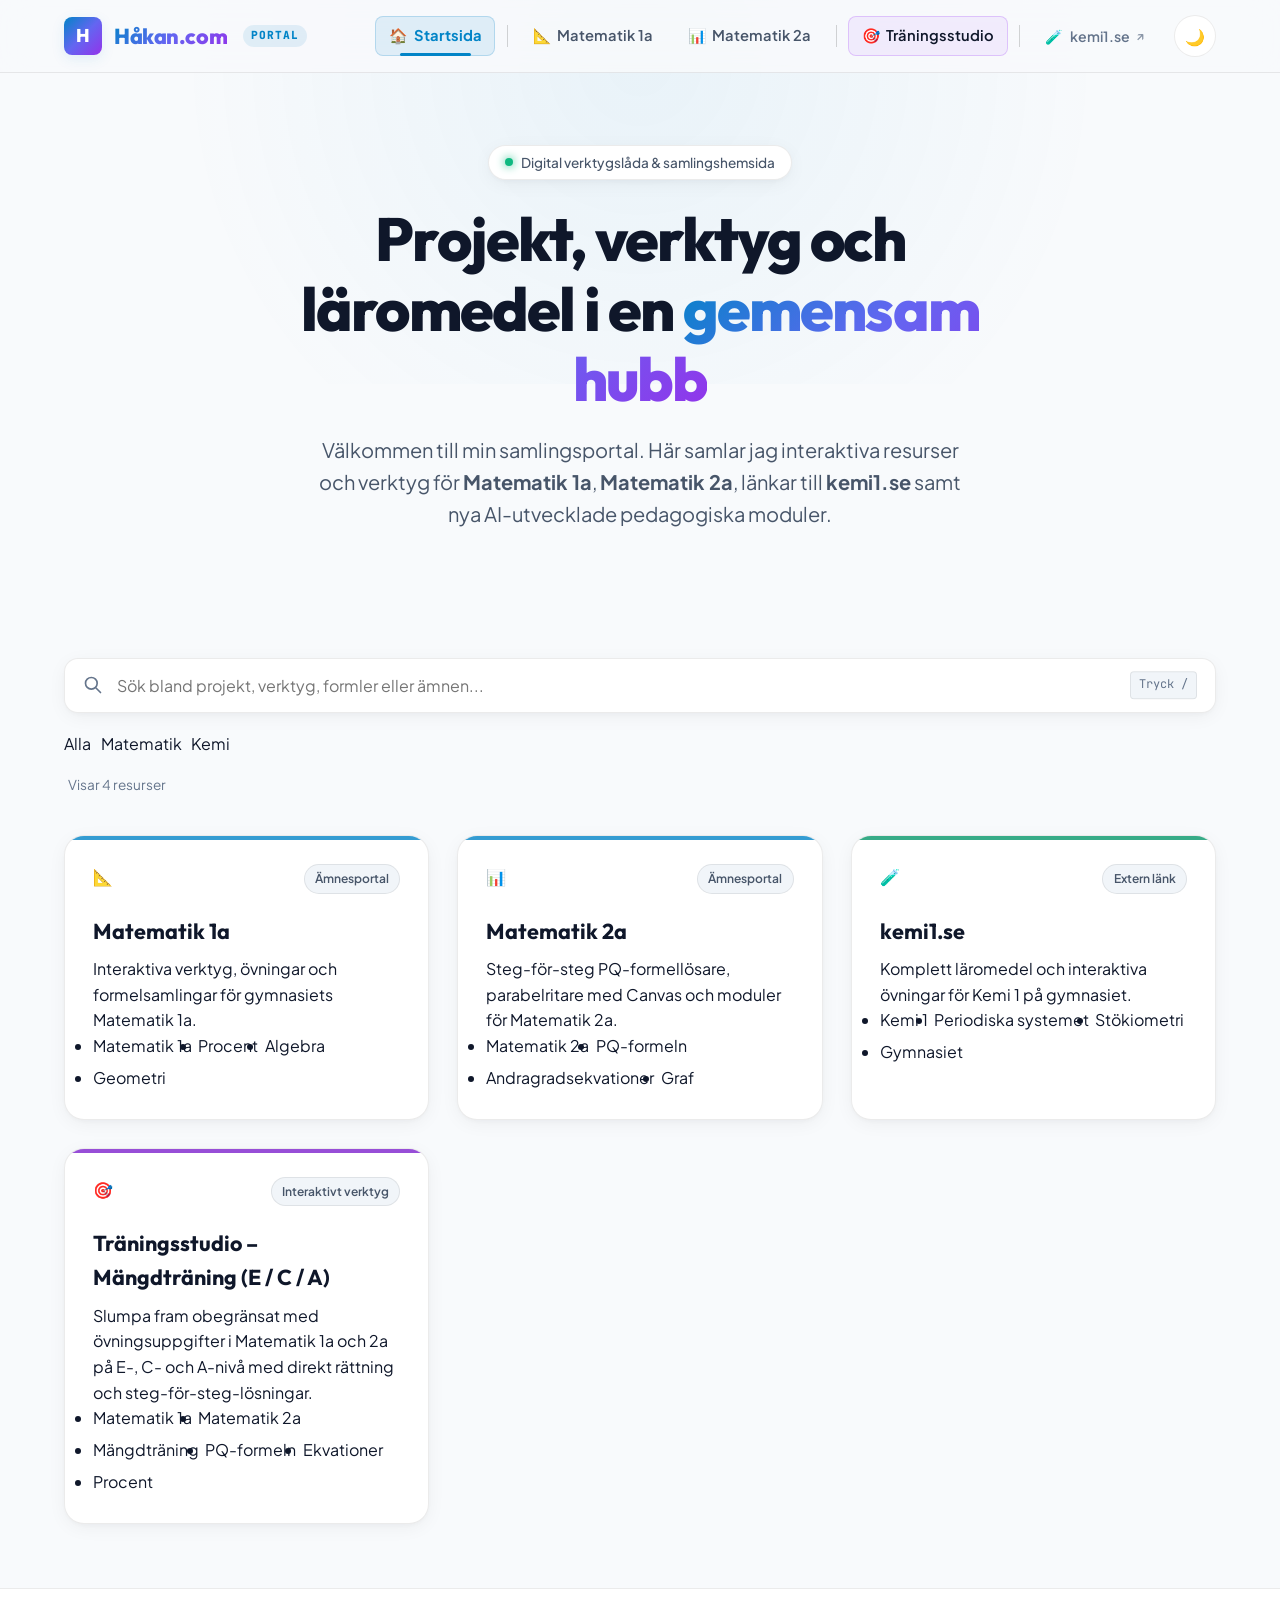
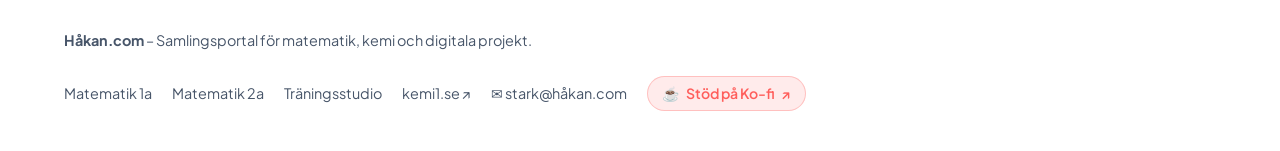
==== commit 9c8dfa3c: "Add shared course navigation and studio links Unify the primary navigation across pages, add context" ====
--- a/index.html
+++ b/index.html
@@ -70,6 +70,12 @@
 
         <ul class="nav-links" id="primary-navigation">
           <li>
+            <a href="index.html" class="nav-link active" aria-current="page">
+              <span aria-hidden="true">🏠</span> Startsida
+            </a>
+          </li>
+          <li class="nav-divider" aria-hidden="true"></li>
+          <li>
             <a href="subpages/matematik-1a/index.html" class="nav-link">
               <span aria-hidden="true">📐</span> Matematik 1a
             </a>
@@ -79,9 +85,16 @@
               <span aria-hidden="true">📊</span> Matematik 2a
             </a>
           </li>
-          <li>
-            <a href="https://kemi1.se" target="_blank" rel="noopener noreferrer" class="nav-link">
-              <span aria-hidden="true">🧪</span> kemi1.se <span aria-hidden="true">↗</span>
+          <li class="nav-divider" aria-hidden="true"></li>
+          <li>
+            <a href="subpages/traningsstudio/index.html" class="nav-link nav-link-tool">
+              <span aria-hidden="true">🎯</span> Träningsstudio
+            </a>
+          </li>
+          <li class="nav-divider" aria-hidden="true"></li>
+          <li>
+            <a href="https://kemi1.se" target="_blank" rel="noopener noreferrer" class="nav-link nav-link-external">
+              <span aria-hidden="true">🧪</span> kemi1.se <span class="nav-external-arrow" aria-hidden="true">↗</span>
               <span class="sr-only">(öppnas i ny flik)</span>
             </a>
           </li>
@@ -186,6 +199,7 @@
         <ul class="footer-links">
           <li><a href="subpages/matematik-1a/index.html">Matematik 1a</a></li>
           <li><a href="subpages/matematik-2a/index.html">Matematik 2a</a></li>
+          <li><a href="subpages/traningsstudio/index.html">Träningsstudio</a></li>
           <li>
             <a href="https://kemi1.se" target="_blank" rel="noopener noreferrer">
               kemi1.se <span aria-hidden="true">↗</span>
--- a/assets/css/style.css
+++ b/assets/css/style.css
@@ -246,39 +246,185 @@
 .nav-group {
   display: flex;
   align-items: center;
-  gap: 1.5rem;
+  gap: 1rem;
 }
 
 .nav-links {
   display: flex;
   align-items: center;
-  gap: 1.25rem;
+  gap: 0.45rem;
   list-style: none;
 }
 
+.nav-divider {
+  width: 1px;
+  height: 22px;
+  background: var(--border-color-hover);
+  margin: 0 0.25rem;
+  list-style: none;
+}
+
 .nav-link {
-  font-weight: 500;
-  font-size: 0.95rem;
+  font-weight: 600;
+  font-size: 0.92rem;
   color: var(--text-secondary);
-  transition: color var(--transition-fast), background var(--transition-fast);
-  display: flex;
+  transition: all var(--transition-fast);
+  display: inline-flex;
   align-items: center;
   gap: 0.4rem;
-  padding: 0.4rem 0.75rem;
+  padding: 0.45rem 0.8rem;
   border-radius: var(--radius-sm);
-}
-
-.nav-link:hover, .nav-link.active {
+  border: 1px solid transparent;
+  position: relative;
+  white-space: nowrap;
+}
+
+.nav-link:hover {
   color: var(--text-primary);
   background: var(--bg-surface-elevated);
 }
 
+.nav-link.active {
+  color: var(--accent-primary);
+  background: var(--badge-bg);
+  border-color: var(--border-glow);
+  font-weight: 700;
+}
+
+.nav-link.active::after {
+  content: '';
+  position: absolute;
+  bottom: -1px;
+  left: 20%;
+  right: 20%;
+  height: 2.5px;
+  border-radius: var(--radius-full);
+  background: var(--accent-primary);
+}
+
+/* Framhävd verktygslänk (Träningsstudio) i huvudmenyn */
+.nav-link-tool {
+  border-color: rgba(168, 85, 247, 0.28);
+  background: rgba(168, 85, 247, 0.08);
+  color: var(--text-primary);
+}
+
+.nav-link-tool:hover {
+  border-color: var(--color-ai);
+  background: rgba(168, 85, 247, 0.16);
+}
+
+.nav-link-tool.active {
+  border-color: var(--color-ai);
+  background: rgba(168, 85, 247, 0.18);
+  color: #c084fc;
+}
+
+[data-theme="light"] .nav-link-tool.active {
+  color: var(--color-ai);
+}
+
+.nav-link-tool.active::after {
+  background: var(--color-ai);
+}
+
+/* Extern länk-markering i menyn */
+.nav-link-external {
+  font-size: 0.88rem;
+  color: var(--text-muted);
+}
+
+.nav-external-arrow {
+  font-size: 0.78rem;
+  opacity: 0.75;
+}
+
 .kofi-nav-item {
   color: #ff5e5b !important;
 }
 
 .kofi-nav-item:hover {
   background: rgba(255, 95, 91, 0.12) !important;
+}
+
+/* --------------------------------------------------------------------------
+   Steg 2: Sekundär kursmeny (Undermeny för t.ex. Matematik 2a / 1a)
+   -------------------------------------------------------------------------- */
+.sub-navbar {
+  background: var(--bg-surface);
+  border-bottom: 1px solid var(--border-color);
+  padding: 0.45rem 0;
+  font-size: 0.86rem;
+}
+
+.sub-navbar-inner {
+  display: flex;
+  align-items: center;
+  gap: 0.5rem;
+  overflow-x: auto;
+  scrollbar-width: none;
+}
+
+.sub-navbar-inner::-webkit-scrollbar {
+  display: none;
+}
+
+.sub-navbar-label {
+  font-family: var(--font-heading);
+  font-weight: 700;
+  font-size: 0.76rem;
+  text-transform: uppercase;
+  letter-spacing: 0.06em;
+  color: var(--text-muted);
+  padding-right: 0.5rem;
+  margin-right: 0.25rem;
+  border-right: 1px solid var(--border-color-hover);
+  white-space: nowrap;
+  display: inline-flex;
+  align-items: center;
+  gap: 0.35rem;
+}
+
+.sub-navbar-links {
+  display: flex;
+  align-items: center;
+  gap: 0.35rem;
+  list-style: none;
+  flex-wrap: nowrap;
+}
+
+.sub-nav-divider {
+  width: 1px;
+  height: 16px;
+  background: var(--border-color-hover);
+  margin: 0 0.25rem;
+  flex-shrink: 0;
+}
+
+.sub-nav-link {
+  display: inline-flex;
+  align-items: center;
+  gap: 0.35rem;
+  padding: 0.32rem 0.7rem;
+  border-radius: var(--radius-full);
+  color: var(--text-secondary);
+  font-weight: 600;
+  font-size: 0.84rem;
+  white-space: nowrap;
+  border: 1px solid transparent;
+  transition: all var(--transition-fast);
+}
+
+.sub-nav-link:hover {
+  color: var(--text-primary);
+  background: var(--bg-surface-elevated);
+}
+
+.sub-nav-link.active {
+  background: var(--badge-bg);
+  color: var(--accent-primary);
+  border-color: var(--border-glow);
+  font-weight: 700;
 }
 
 /* Mobilmeny toggle-knapp */
@@ -891,6 +1037,10 @@
 @media (max-width: 768px) {
   .mobile-only-link {
     display: block;
+  }
+
+  .nav-divider {
+    display: none;
   }
 
   .header-inner {
@@ -919,7 +1069,8 @@
     z-index: 200;
   }
 
-  .nav-links.open {
+  .nav-links.open,
+  .nav-links.is-open {
     display: flex !important;
     animation: navFadeIn 0.2s ease-out;
   }
@@ -932,6 +1083,10 @@
     color: var(--text-primary);
     font-size: 0.95rem;
     font-weight: 500;
+  }
+
+  .nav-link.active::after {
+    display: none;
   }
 
   .projects-grid {
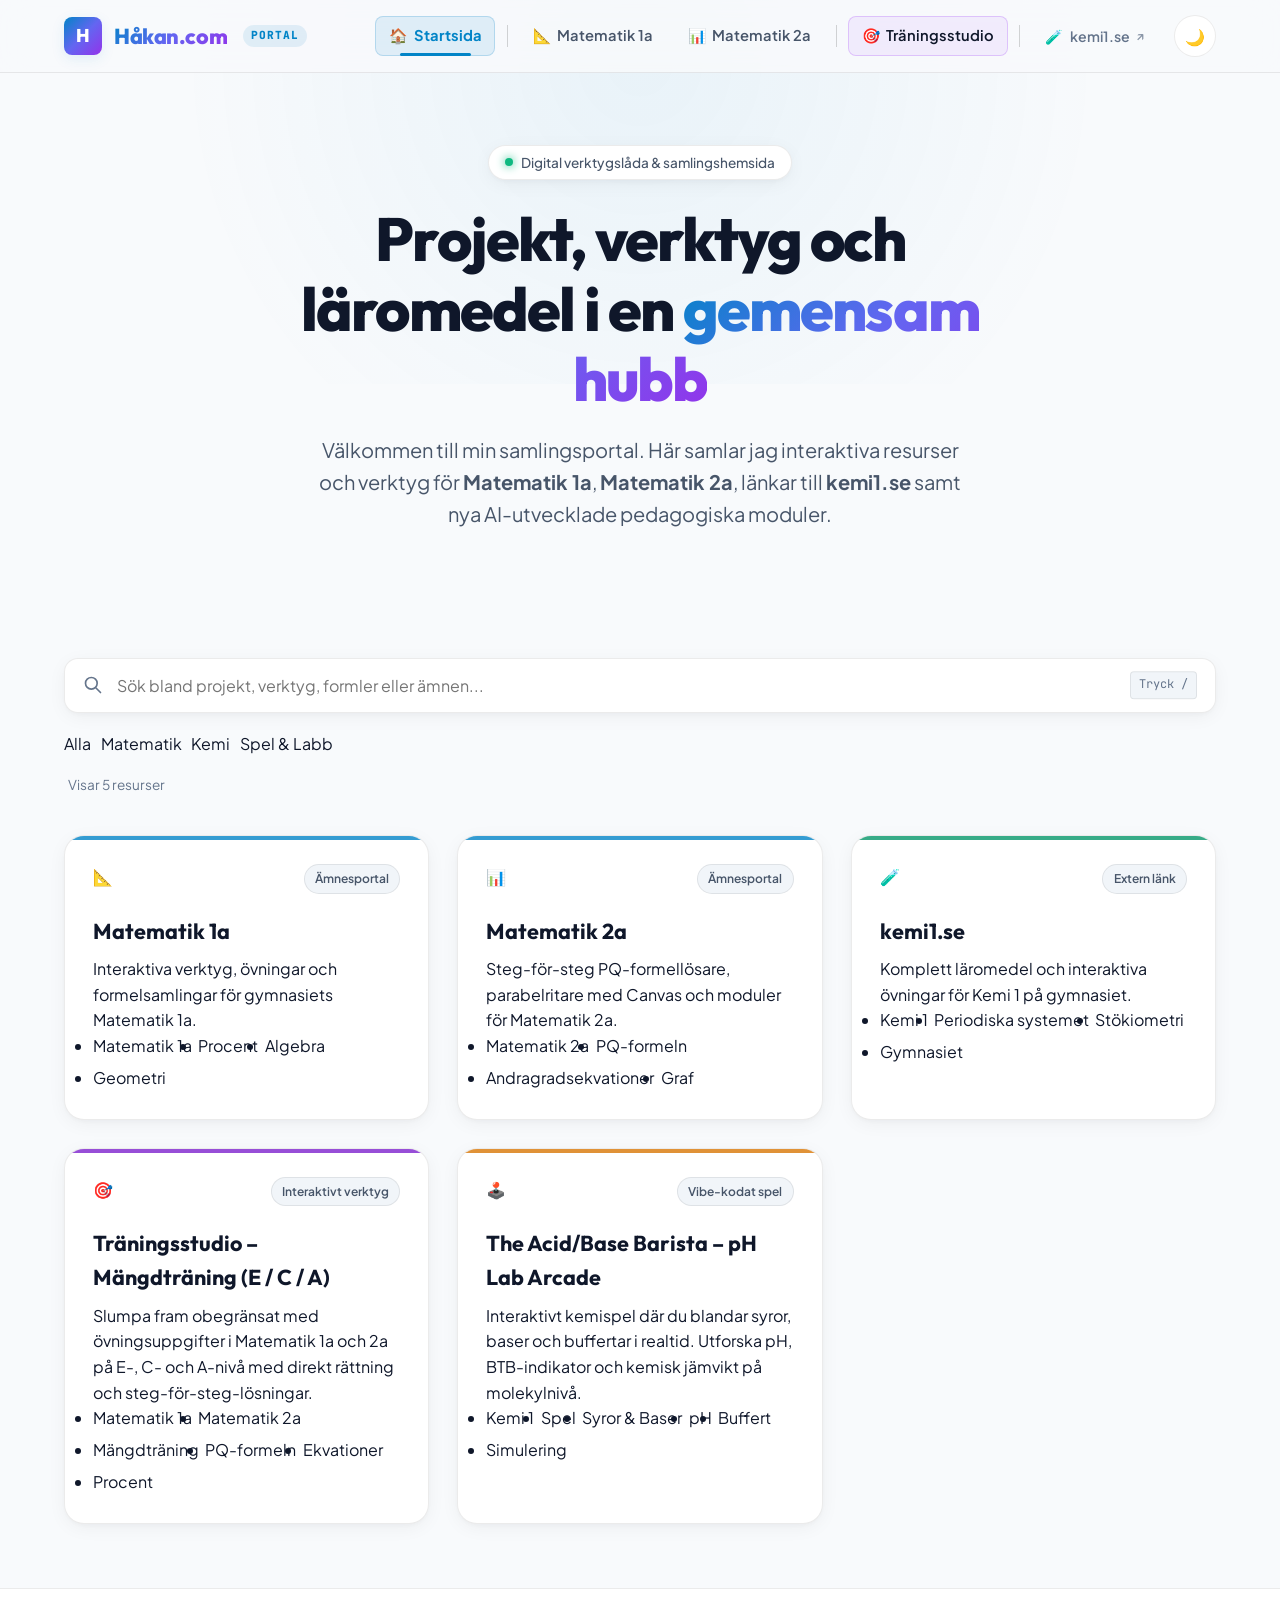
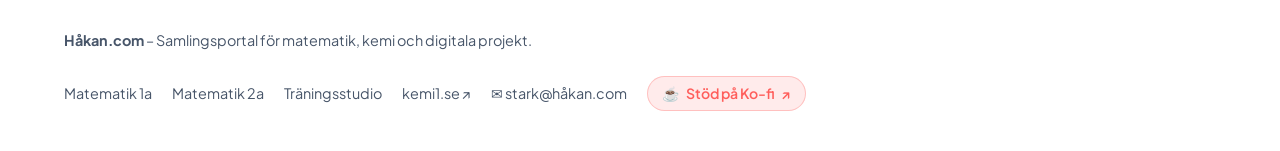
==== commit e482c0b4: "Add static project cards to homepage Render five project cards and category filters directly in the " ====
--- a/index.html
+++ b/index.html
@@ -33,7 +33,7 @@
   </script>
 
   <!-- Ladda ES-moduler icke-blockerande i head -->
-  <script type="module" src="assets/js/main.js"></script>
+  <script type="module" src="assets/js/main.js?v=2"></script>
 </head>
 <body>
 
@@ -171,18 +171,98 @@
 
         <!-- Filterknappar -->
         <div class="filter-pills" id="filter-pills" role="toolbar" aria-label="Filtrera projekt efter kategori">
-          <!-- Renderas dynamiskt av JS -->
+          <button type="button" class="filter-pill active" data-category="Alla" aria-pressed="true">Alla</button>
+          <button type="button" class="filter-pill" data-category="Matematik" aria-pressed="false">Matematik</button>
+          <button type="button" class="filter-pill" data-category="Kemi" aria-pressed="false">Kemi</button>
+          <button type="button" class="filter-pill" data-category="Spel &amp; Labb" aria-pressed="false">Spel &amp; Labb</button>
         </div>
 
         <!-- Live-region för skärmläsare -->
         <div class="results-info">
-          <span id="results-count" role="status" aria-live="polite" aria-atomic="true">Laddar resurser...</span>
+          <span id="results-count" role="status" aria-live="polite" aria-atomic="true">Visar 5 resurser</span>
         </div>
       </div>
 
       <!-- Projektkort Grid -->
       <div class="projects-grid" id="projects-grid">
-        <!-- Renderas dynamiskt av assets/js/main.js -->
+        <article class="project-card" style="--card-accent: var(--color-math);">
+          <div class="card-header">
+            <span class="card-icon" aria-hidden="true">📐</span>
+            <span class="card-badge badge-internal">Ämnesportal</span>
+          </div>
+          <h2 class="card-title"><a href="subpages/matematik-1a/index.html" class="card-link">Matematik 1a</a></h2>
+          <p class="card-description">Interaktiva verktyg, övningar och formelsamlingar för gymnasiets Matematik 1a.</p>
+          <ul class="card-tags" aria-label="Taggar">
+            <li class="card-tag">Matematik 1a</li>
+            <li class="card-tag">Procent</li>
+            <li class="card-tag">Algebra</li>
+            <li class="card-tag">Geometri</li>
+          </ul>
+        </article>
+
+        <article class="project-card" style="--card-accent: var(--color-math);">
+          <div class="card-header">
+            <span class="card-icon" aria-hidden="true">📊</span>
+            <span class="card-badge badge-internal">Ämnesportal</span>
+          </div>
+          <h2 class="card-title"><a href="subpages/matematik-2a/index.html" class="card-link">Matematik 2a</a></h2>
+          <p class="card-description">Steg-för-steg PQ-formellösare, parabelritare med Canvas och moduler för Matematik 2a.</p>
+          <ul class="card-tags" aria-label="Taggar">
+            <li class="card-tag">Matematik 2a</li>
+            <li class="card-tag">PQ-formeln</li>
+            <li class="card-tag">Andragradsekvationer</li>
+            <li class="card-tag">Graf</li>
+          </ul>
+        </article>
+
+        <article class="project-card" style="--card-accent: var(--color-chem);">
+          <div class="card-header">
+            <span class="card-icon" aria-hidden="true">🧪</span>
+            <span class="card-badge badge-external">Extern länk</span>
+          </div>
+          <h2 class="card-title"><a href="https://kemi1.se" class="card-link" target="_blank" rel="noopener noreferrer">kemi1.se<span class="sr-only"> (öppnas i ny flik)</span></a></h2>
+          <p class="card-description">Komplett läromedel och interaktiva övningar för Kemi 1 på gymnasiet.</p>
+          <ul class="card-tags" aria-label="Taggar">
+            <li class="card-tag">Kemi 1</li>
+            <li class="card-tag">Periodiska systemet</li>
+            <li class="card-tag">Stökiometri</li>
+            <li class="card-tag">Gymnasiet</li>
+          </ul>
+        </article>
+
+        <article class="project-card" style="--card-accent: var(--color-ai);">
+          <div class="card-header">
+            <span class="card-icon" aria-hidden="true">🎯</span>
+            <span class="card-badge badge-internal">Interaktivt verktyg</span>
+          </div>
+          <h2 class="card-title"><a href="subpages/traningsstudio/index.html" class="card-link">Träningsstudio – Mängdträning (E / C / A)</a></h2>
+          <p class="card-description">Slumpa fram obegränsat med övningsuppgifter i Matematik 1a och 2a på E-, C- och A-nivå med direkt rättning och steg-för-steg-lösningar.</p>
+          <ul class="card-tags" aria-label="Taggar">
+            <li class="card-tag">Matematik 1a</li>
+            <li class="card-tag">Matematik 2a</li>
+            <li class="card-tag">Mängdträning</li>
+            <li class="card-tag">PQ-formeln</li>
+            <li class="card-tag">Ekvationer</li>
+            <li class="card-tag">Procent</li>
+          </ul>
+        </article>
+
+        <article class="project-card" style="--card-accent: var(--color-web);">
+          <div class="card-header">
+            <span class="card-icon" aria-hidden="true">🕹️</span>
+            <span class="card-badge badge-internal">Vibe-kodat spel</span>
+          </div>
+          <h2 class="card-title"><a href="subpages/Spel/acidbasebarista.html" class="card-link">The Acid/Base Barista – pH Lab Arcade</a></h2>
+          <p class="card-description">Interaktivt kemispel där du blandar syror, baser och buffertar i realtid. Utforska pH, BTB-indikator och kemisk jämvikt på molekylnivå.</p>
+          <ul class="card-tags" aria-label="Taggar">
+            <li class="card-tag">Kemi 1</li>
+            <li class="card-tag">Spel</li>
+            <li class="card-tag">Syror &amp; Baser</li>
+            <li class="card-tag">pH</li>
+            <li class="card-tag">Buffert</li>
+            <li class="card-tag">Simulering</li>
+          </ul>
+        </article>
       </div>
     </section>
   </main>
